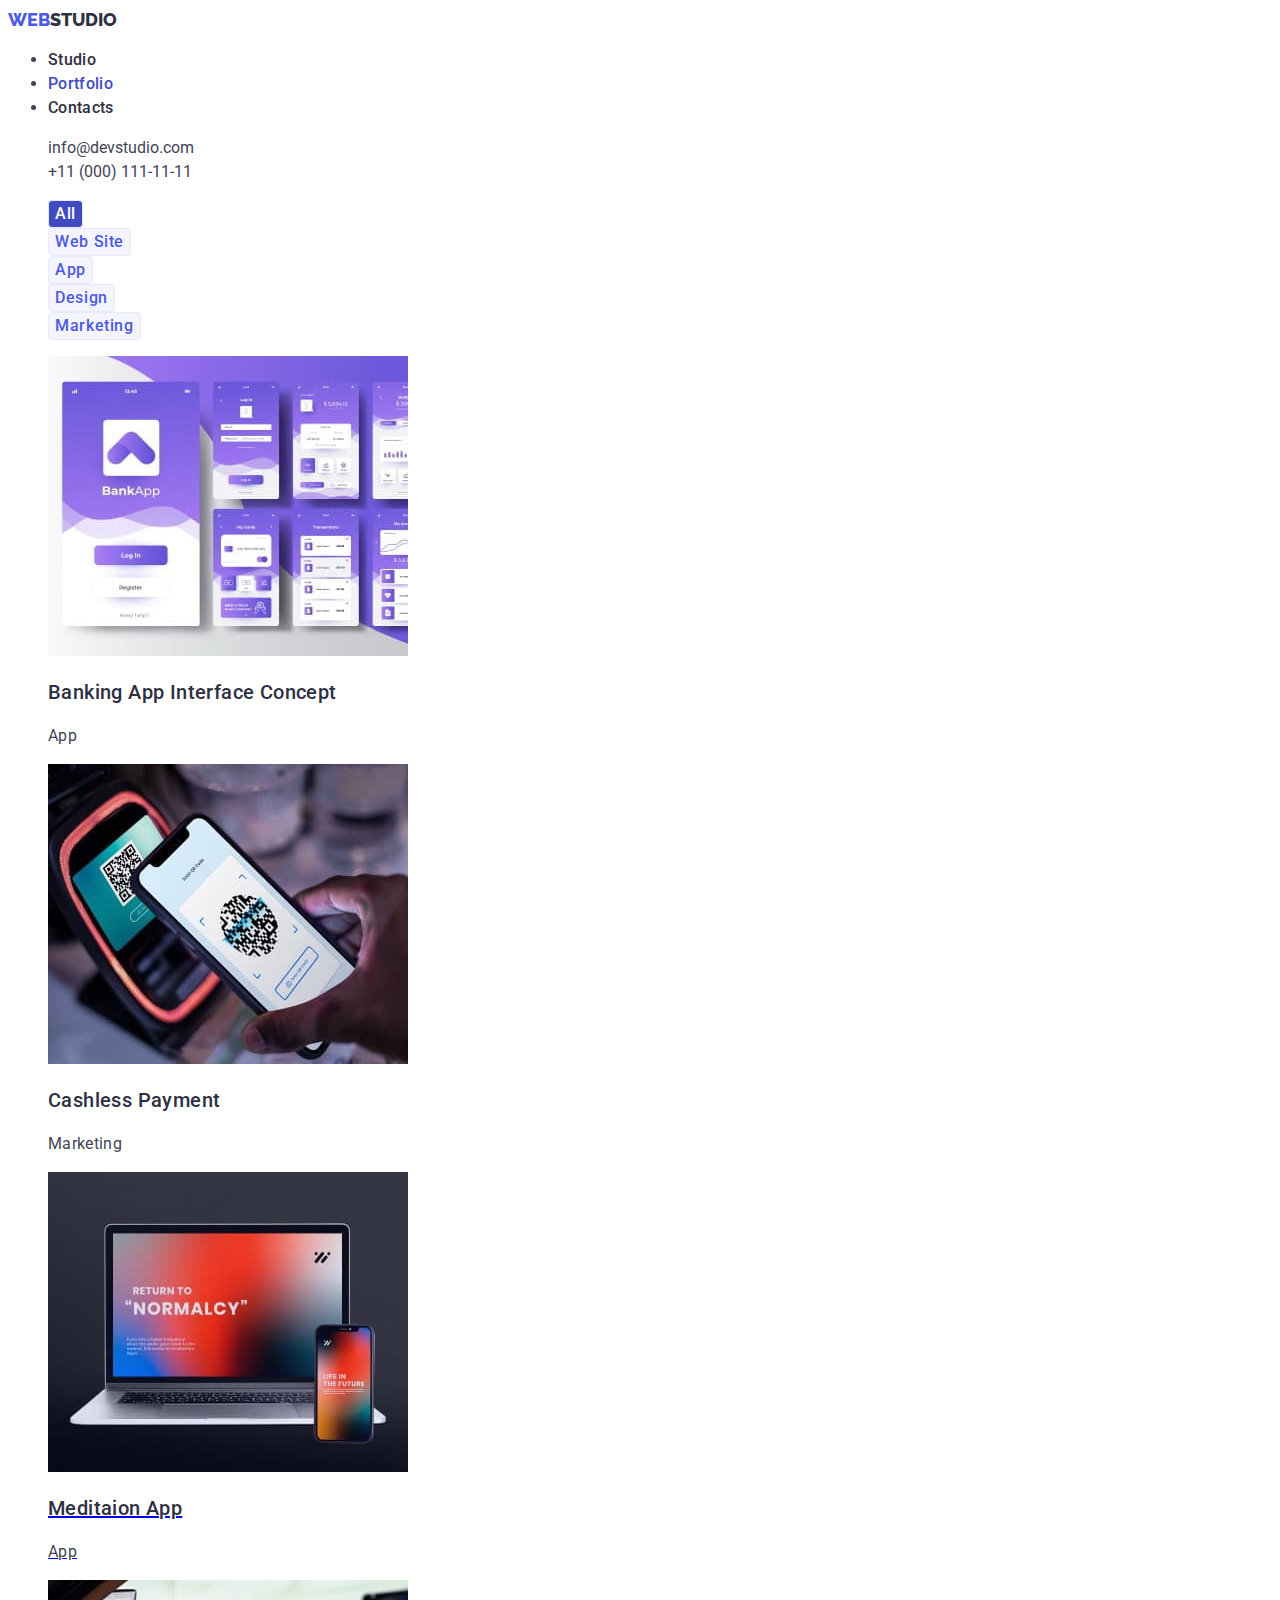
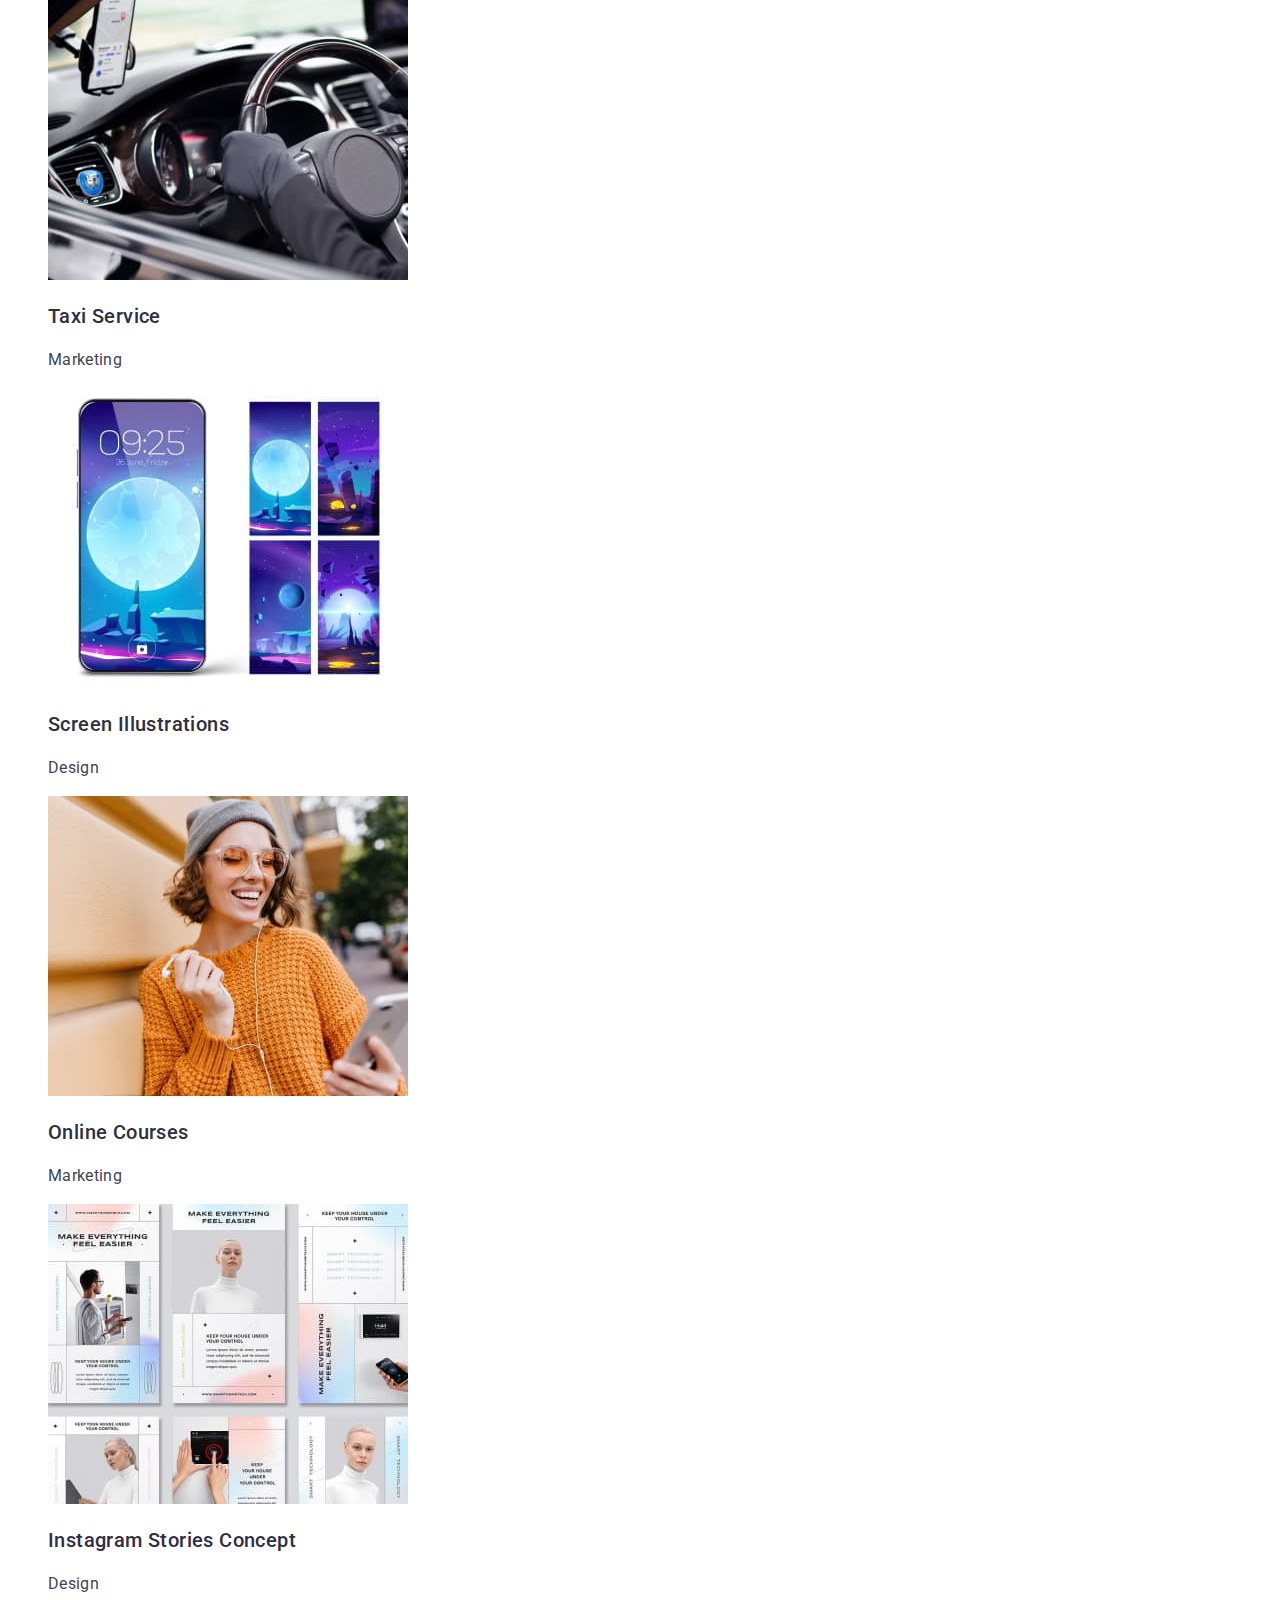
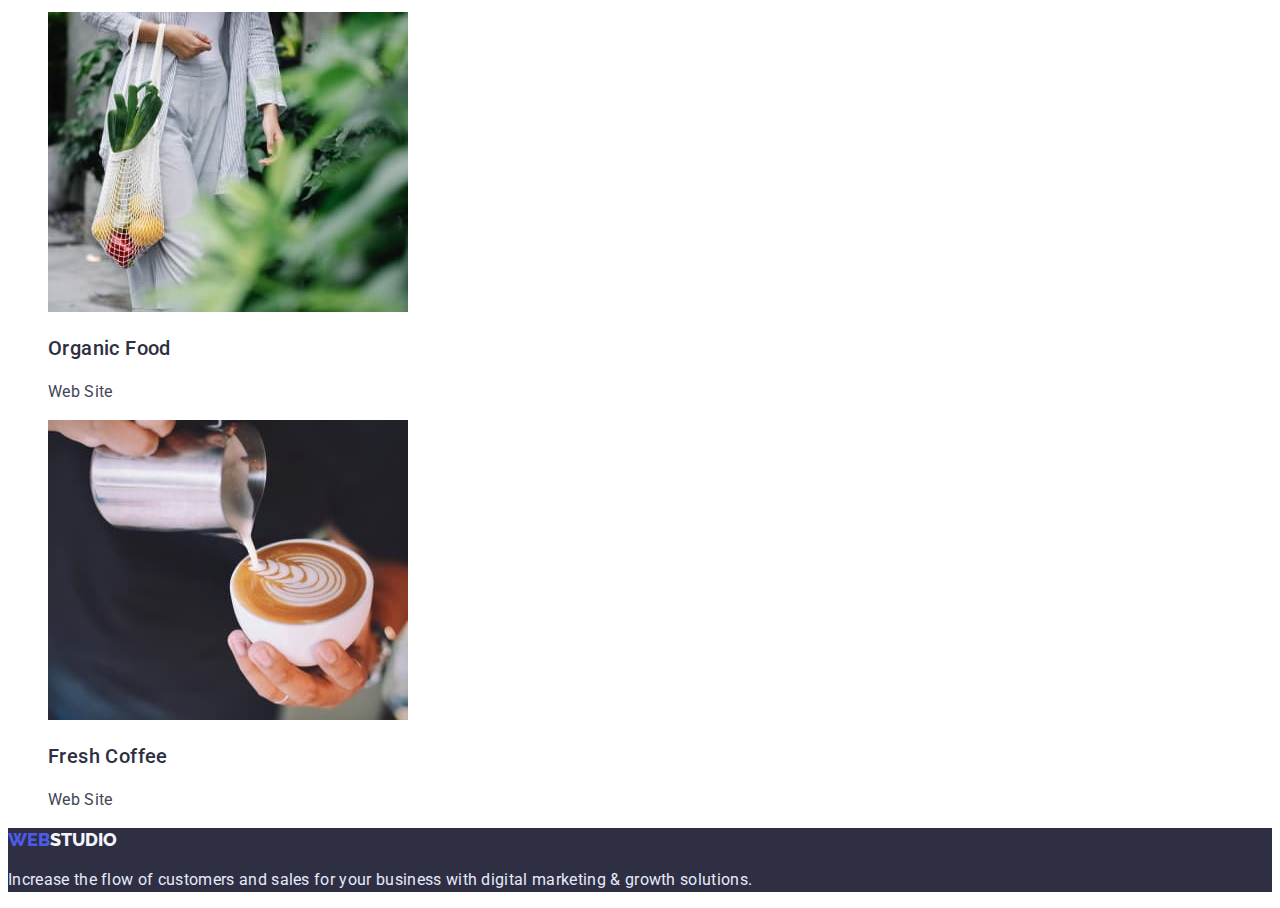
==== portfolio.html @ 6bed17e3 "Initial commit" ====
<!DOCTYPE html>
<html lang="en">
  <head>
    <meta charset="UTF-8" />
    <meta http-equiv="X-UA-Compatible" content="IE=edge" />
    <meta name="viewport" content="width=device-width, initial-scale=1.0" />
    <title>Document</title>
    <!--Fonts-->
<link rel="preconnect" href="https://fonts.googleapis.com">
<link rel="preconnect" href="https://fonts.gstatic.com" crossorigin>
<link href="https://fonts.googleapis.com/css2?family=Raleway:wght@800&family=Roboto:wght@400;500;700;900&display=swap" rel="stylesheet">
    <link rel="stylesheet" href="./css/styles.css" />
  </head>
  <body>
    <!--Шапка сайта-->
    <header class="page-header">
      <nav>
        <a href="./index.html" class="logo"
          >Web<span class="logo-header">Studio</span></a
        >
        <ul class="site-nav spysok">
          <li><a href="./index.html" class="link">Studio</a></li>
          <li><a href="./portfolio.html" class="link current">Portfolio</a></li>
          <li><a href="" class="link">Contacts</a></li>
        </ul>
      </nav>
      <address>
        <ul class="page-contacts list-ul">
          <li>
            <a href="mailto:info@devstudio.com" class="link"
              >info@devstudio.com</a
            >
          </li>
          <li>
            <a href="tel:+110001111111" class="link">+11 (000) 111-11-11</a>
          </li>
        </ul>
      </address>
    </header>
    <!--Main content-->
    <main>
      <!--Список кнопок и фильтры-->
      <section class="filters-cards">
        <h1 class="filters" hidden>Filters</h1>
        <ul class="filters-list list-ul">
          <li>
            <button class="filters-btn current" type="button">All</button>
          </li>
          <li>
            <button class="filters-btn" type="button">Web Site</button>
          </li>
          <li>
            <button class="filters-btn" type="button">App</button>
          </li>
          <li>
            <button class="filters-btn" type="button">Design</button>
          </li>
          <li>
            <button class="filters-btn" type="button">Marketing</button>
          </li>
        </ul>
        <h2 class="cards" hidden>Projects Cards</h2>
        <ul class="cards-list list-ul">
          <li>
            <a href="#" class="cards-item">
              <img class="cards-list-pic" src="./images/sec1-1.jpg" alt="Project Card 1-1" width="360" />
              <h3 class="cards-list-title">Banking App Interface Concept</h3>
              <p class="cards-list-text">App</p>
            </a>
          </li>
          <li>
            <a href="#" class="cards-item">
              <img class="cards-list-pic" src="./images/sec1-2.jpg" alt="Project Card 1-2" width="360" />
              <h3 class="cards-list-title">Cashless Payment</h3>
              <p class="cards-list-text">Marketing</p>
            </a>
          </li>
          <li>
            <a href="#">
              <img class="cards-list-pic" src="./images/sec1-3.jpg" alt="Project Card 1-3" width="360" />
              <h3 class="cards-list-title">Meditaion App</h3>
              <p class="cards-list-text">App</p>
            </a>
          </li>
          <li>
            <a href="#" class="cards-item">
              <img class="cards-list-pic" src="./images/sec2-1.jpg" alt="Project Card 2-1" width="360" />
              <h3 class="cards-list-title">Taxi Service</h3>
              <p class="cards-list-text">Marketing</p>
            </a>
          </li>
          <li>
            <a href="#" class="cards-item">
              <img class="cards-list-pic" src="./images/sec2-2.jpg" alt="Project Card 2-2" width="360" />
              <h3 class="cards-list-title">Screen Illustrations</h3>
              <p class="cards-list-text">Design</p>
            </a>
          </li>
          <li>
            <a href="#" class="cards-item">
              <img class="cards-list-pic" src="./images/sec2-3.jpg" alt="Project Card 2-3" width="360" />
              <h3 class="cards-list-title">Online Courses</h3>
              <p class="cards-list-text">Marketing</p>
            </a>
          </li>
          <li>
            <a href="#" class="cards-item">
              <img class="cards-list-pic" src="./images/sec3-1.jpg" alt="Project Card 3-1" width="360" />
              <h3 class="cards-list-title">Instagram Stories Concept</h3>
              <p class="cards-list-text">Design</p>
            </a>
          </li>
          <li>
            <a href="#" class="cards-item">
              <img class="cards-list-pic" src="./images/sec3-2.jpg" alt="Project Card 3-2" width="360" />
              <h3 class="cards-list-title">Organic Food</h3>
              <p class="cards-list-text">Web Site</p>
            </a>
          </li>
          <li>
            <a href="#" class="cards-item">
              <img class="cards-list-pic" src="./images/sec3-3.jpg" alt="Project Card 3-3" width="360" />
              <h3 class="cards-list-title">Fresh Coffee</h3>
              <p class="cards-list-text">Web Site</p>
            </a>
          </li>
        </ul>
      </section>
    </main>
    <!--Футер-->
    <footer class="basement">
      <a href="./index.html" class="logo"
        >Web<span class="logo-footer">Studio</span></a
      >
      <p class="text-footer">
        Increase the flow of customers and sales for your business with digital
        marketing & growth solutions.
      </p>
    </footer>
  </body>
</html>
---- css/styles.css ----
:root {
    --primery-text-color: #434455;
    --text-logo-base-btn-hero: #4D5AE5;
    --text-logo-header:#2E2F42;
    --clr-base: #FFFFFF;
    --clr-logoftr-base-team: #F4F4FD;
    --text-footer: #E7E9FC;
    --clr-txt-hdr-list: #2E2F42;
    --clr-txt-address: #434455;
    --hero-color: #FFFFFF;
    --clr-btn-hero-h-f:  #404BBF;
    --clr-base-hero-ftr: #2E2F42;
    --clr-txt-sec-title: #2E2F42;
    --clr-header-h-f: #404BBF;
    --filters-btn-base: #F4F4FD;
    --filters-btn-border: #E7E9FC;
}
body {
    font-family: "Roboto", sans-serif;
    font-size: 16px;
    color: var(--primery-text-color);
}
.list-ul {
    list-style-type: none;
}
.page-header {
    background-color: var(--clr-base); 
}
/* logo */
.logo {
    font-family: 'Raleway';
    font-weight: 800;
    font-size: 18px;
    line-height: 1.333;
    text-transform: uppercase;
    text-decoration: none;
    color: var(--text-logo-base-btn-hero);
}
/* logo  хедер Studio*/
.logo-header {
    color: var(--text-logo-header);
}
/* logo футер  Studio*/
.logo-footer {
    color: var(--clr-logoftr-base-team);
}
/* хедер-список */
.site-nav .link {
    font-weight: 500;
    font-size: 16px;
    line-height: 1.5;
    letter-spacing: 0.02em;
    text-decoration: none;
    color: var(--clr-txt-hdr-list);
}
.site-nav .link:hover, .site-nav .link:focus {
    color: var(--clr-header-h-f);
}
/* хедер-адреса */
.page-contacts .link {
    font-weight: 400;
    font-size: 16px;
    line-height: 1.5;
    font-style: normal;
    text-decoration: none;
    color: var(--clr-txt-address);
}
.page-contacts .link:hover, .page-contacts .link:focus
{
    color: var(--clr-header-h-f);
}
/* Герой */
.hero {
        background-color: var(--clr-base-hero-ftr);
}
.hero-title {
    font-weight: 700;
    font-size: 56px;
    line-height: 1.071;
    letter-spacing: 0.02em;
    color: var(--hero-color);
}
.hero-btn {
    font-family: inherit;
    font-style: normal;
    font-weight: 500;
    font-size: 16px;
    line-height: 1.5;
    letter-spacing: 0.04em;
    color: var(--hero-color);
    background-color: var(--text-logo-base-btn-hero);
    box-shadow: 0px 4px 4px rgba(0, 0, 0, 0.15);
    border-radius: 4px;
    cursor: pointer;
}
.hero-btn:hover, .hero-btn:focus {
    color: var(--hero-color);
    background-color: var(--clr-btn-hero-h-f);
}           
/* Секция 1 Feature */
.feature-list-title {
    font-weight: 500;
    font-size: 20px;
    line-height: 1.2;
    letter-spacing: 0.02em;
    color: var(--clr-txt-sec-title);
}
.feature-list-text {
    font-size: 16px;
    line-height: 1.5;
    letter-spacing: 0.02em;
    color: var(--primery-text-color);
}
/* Секция 2 Working */
.work-title {
    font-weight: 700;
    font-size: 36px;
    line-height: 1.111;
    letter-spacing: 0.02em;
    color: var(--clr-txt-sec-title);
}
/* Секция 3 Team */
.team {
    background-color: var(--clr-logoftr-base-team);
}
.team-list {
    background-color: var(--clr-base);
}  
.team-name {
    font-weight: 700;
    font-size: 36px;
    line-height: 1.111;
    letter-spacing: 0.02em;
    color: var(--clr-txt-sec-title);
}
.team-list-title {
    font-weight: 500;
    font-size: 20px;
    line-height: 1.2;
    letter-spacing: 0.02em;
    color: var(--clr-txt-sec-title);
}
.team-list-text {
    font-size: 16px;
    line-height: 1.5;
    letter-spacing: 0.02em;
    color: var(--primery-text-color);
}
.basement {
    background-color: var(--clr-base-hero-ftr);
}
.text-footer {
    font-size: 16px;
    line-height: 1.5;
    letter-spacing: 0.02em;
    color: var(--text-footer);
}
/* Активная страница */
.site-nav .current {
    color: var(--clr-header-h-f)
}
/* ПОРТФОЛІО */
/* Filters */
.filters-btn {
    font-family: inherit;
    font-style: normal;
    font-weight: 500;
    font-size: 16px;
    line-height: 1.5;
    letter-spacing: 0.04em;
    color: var(--text-logo-base-btn-hero);
    background: var(--filters-btn-base);
    border: 1px solid var(--filters-btn-border);
    border-radius: 4px;
    cursor: pointer;
}
.filters-btn:hover, .filters-btn:focus {
    background: var(--clr-btn-hero-h-f);
    color: var(--clr-base);
}
.filters-list .current {
    background: var(--clr-btn-hero-h-f);
    color: var(--clr-base);
}

    
/* Cards */
.cards-list {
    background-color: var(--clr-base);
}
.cards-item {
    text-decoration: none;
}
.cards-list-title {
    font-weight: 500;
    font-size: 20px;
    line-height: 1.2;
    letter-spacing: 0.02em;
    color: var(--clr-txt-sec-title) 
}
.cards-list-text {
    font-size: 16px;
    line-height: 1.5;
    letter-spacing: 0.02em;
    color: var(--primery-text-color);
}
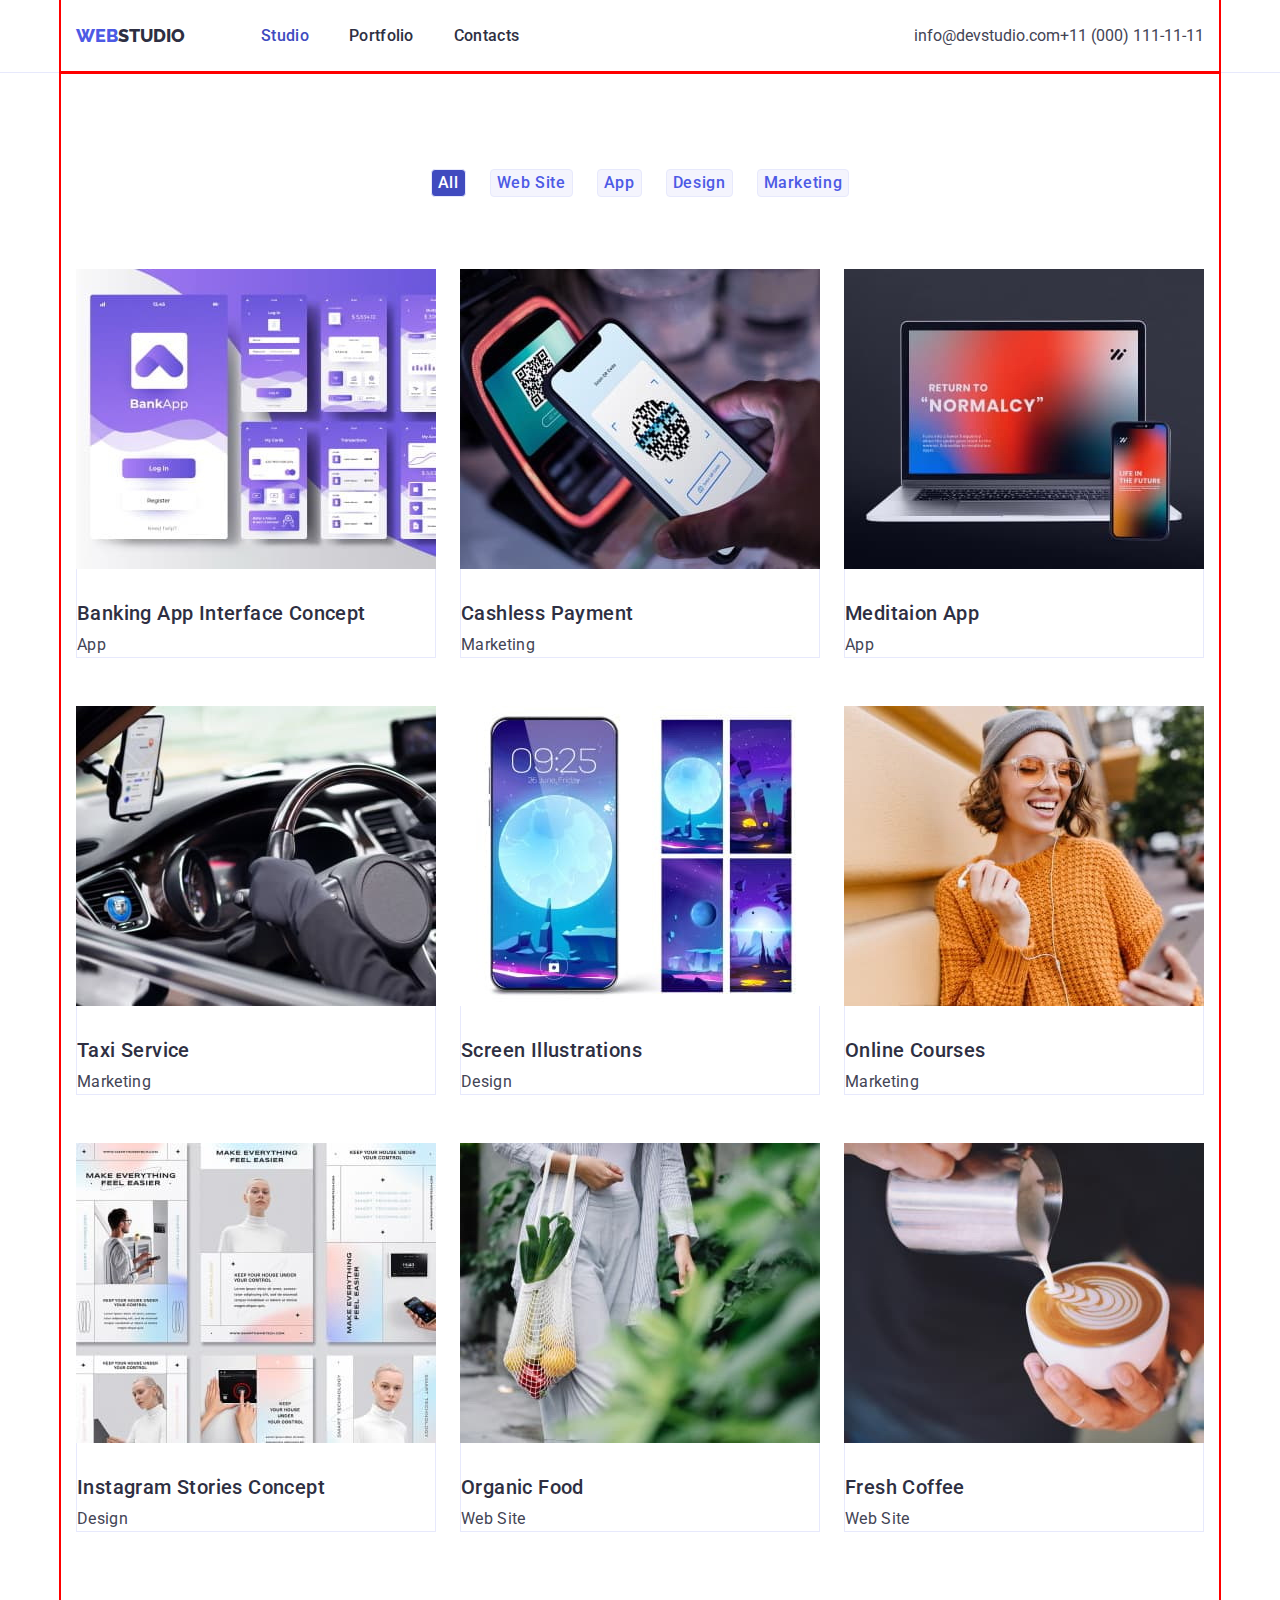
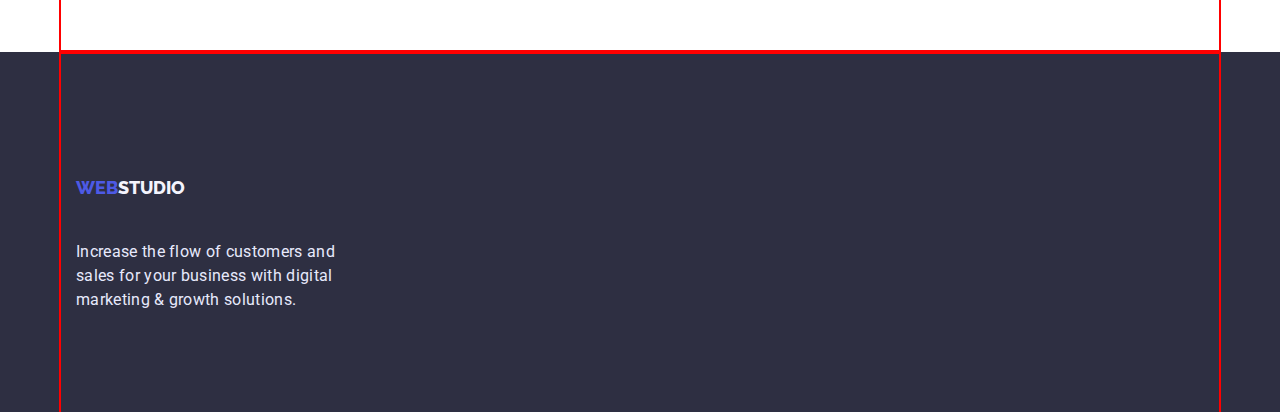
==== commit 63153a82: "11-02-2023" ====
--- a/portfolio.html
+++ b/portfolio.html
@@ -9,24 +9,26 @@
 <link rel="preconnect" href="https://fonts.googleapis.com">
 <link rel="preconnect" href="https://fonts.gstatic.com" crossorigin>
 <link href="https://fonts.googleapis.com/css2?family=Raleway:wght@800&family=Roboto:wght@400;500;700;900&display=swap" rel="stylesheet">
-    <link rel="stylesheet" href="./css/styles.css" />
+<link rel="stylesheet" href="https://cdnjs.cloudflare.com/ajax/libs/modern-normalize/1.1.0/modern-normalize.min.css" />       
+<link rel="stylesheet" href="./css/styles.css" />
   </head>
   <body>
     <!--Шапка сайта-->
     <header class="page-header">
-      <nav>
+    <div class="container">  
+      <nav class="page-nav">
         <a href="./index.html" class="logo"
           >Web<span class="logo-header">Studio</span></a
         >
-        <ul class="site-nav spysok">
-          <li><a href="./index.html" class="link">Studio</a></li>
-          <li><a href="./portfolio.html" class="link current">Portfolio</a></li>
-          <li><a href="" class="link">Contacts</a></li>
+        <ul class="site-nav list-ul">
+          <li class="nav-item"><a href="./index.html" class="link current">Studio</a></li>
+          <li class="nav-item"><a href="./portfolio.html" class="link">Portfolio</a></li>
+          <li class="nav-item"><a href="" class="link">Contacts</a></li>
         </ul>
       </nav>
       <address>
         <ul class="page-contacts list-ul">
-          <li>
+          <li class="addr-item">
             <a href="mailto:info@devstudio.com" class="link"
               >info@devstudio.com</a
             >
@@ -36,106 +38,128 @@
           </li>
         </ul>
       </address>
+    </div>  
     </header>
     <!--Main content-->
     <main>
       <!--Список кнопок и фильтры-->
       <section class="filters-cards">
+      <div class="container">  
         <h1 class="filters" hidden>Filters</h1>
         <ul class="filters-list list-ul">
-          <li>
+          <li class="filters-item">
             <button class="filters-btn current" type="button">All</button>
           </li>
-          <li>
+          <li class="filters-item">
             <button class="filters-btn" type="button">Web Site</button>
           </li>
-          <li>
+          <li class="filters-item">
             <button class="filters-btn" type="button">App</button>
           </li>
-          <li>
+          <li class="filters-item">
             <button class="filters-btn" type="button">Design</button>
-          </li>
-          <li>
+          </li class="filters-item">
+          <li class="filters-item">
             <button class="filters-btn" type="button">Marketing</button>
           </li>
         </ul>
         <h2 class="cards" hidden>Projects Cards</h2>
         <ul class="cards-list list-ul">
-          <li>
+          <li class="card">
             <a href="#" class="cards-item">
               <img class="cards-list-pic" src="./images/sec1-1.jpg" alt="Project Card 1-1" width="360" />
+            <div class="card-about">
               <h3 class="cards-list-title">Banking App Interface Concept</h3>
               <p class="cards-list-text">App</p>
+            </div>  
             </a>
           </li>
-          <li>
+          <li class="card">
             <a href="#" class="cards-item">
               <img class="cards-list-pic" src="./images/sec1-2.jpg" alt="Project Card 1-2" width="360" />
+            <div class="card-about">  
               <h3 class="cards-list-title">Cashless Payment</h3>
               <p class="cards-list-text">Marketing</p>
+            </div>
             </a>
           </li>
-          <li>
-            <a href="#">
+          <li class="card">
+            <a href="#" class="cards-item">
               <img class="cards-list-pic" src="./images/sec1-3.jpg" alt="Project Card 1-3" width="360" />
+            <div class="card-about">  
               <h3 class="cards-list-title">Meditaion App</h3>
               <p class="cards-list-text">App</p>
+            </div>
             </a>
           </li>
-          <li>
+          <li class="card">
             <a href="#" class="cards-item">
               <img class="cards-list-pic" src="./images/sec2-1.jpg" alt="Project Card 2-1" width="360" />
+            <div class="card-about">  
               <h3 class="cards-list-title">Taxi Service</h3>
               <p class="cards-list-text">Marketing</p>
+            </div>
             </a>
           </li>
-          <li>
+          <li class="card">
             <a href="#" class="cards-item">
               <img class="cards-list-pic" src="./images/sec2-2.jpg" alt="Project Card 2-2" width="360" />
+            <div class="card-about">  
               <h3 class="cards-list-title">Screen Illustrations</h3>
               <p class="cards-list-text">Design</p>
+            </div>
             </a>
           </li>
-          <li>
+          <li class="card">
             <a href="#" class="cards-item">
               <img class="cards-list-pic" src="./images/sec2-3.jpg" alt="Project Card 2-3" width="360" />
+            <div class="card-about">  
               <h3 class="cards-list-title">Online Courses</h3>
               <p class="cards-list-text">Marketing</p>
+            </div>
             </a>
           </li>
-          <li>
+          <li class="card">
             <a href="#" class="cards-item">
               <img class="cards-list-pic" src="./images/sec3-1.jpg" alt="Project Card 3-1" width="360" />
+            <div class="card-about">  
               <h3 class="cards-list-title">Instagram Stories Concept</h3>
               <p class="cards-list-text">Design</p>
+            </div>
             </a>
           </li>
-          <li>
+          <li class="card">
             <a href="#" class="cards-item">
               <img class="cards-list-pic" src="./images/sec3-2.jpg" alt="Project Card 3-2" width="360" />
+            <div class="card-about">    
               <h3 class="cards-list-title">Organic Food</h3>
               <p class="cards-list-text">Web Site</p>
+            </div>
             </a>
           </li>
-          <li>
+          <li class="card">
             <a href="#" class="cards-item">
               <img class="cards-list-pic" src="./images/sec3-3.jpg" alt="Project Card 3-3" width="360" />
+            <div class="card-about">    
               <h3 class="cards-list-title">Fresh Coffee</h3>
               <p class="cards-list-text">Web Site</p>
+            </div>
             </a>
           </li>
         </ul>
+      </div>  
       </section>
     </main>
     <!--Футер-->
     <footer class="basement">
-      <a href="./index.html" class="logo"
-        >Web<span class="logo-footer">Studio</span></a
-      >
-      <p class="text-footer">
-        Increase the flow of customers and sales for your business with digital
-        marketing & growth solutions.
-      </p>
-    </footer>
+      <div class="container baseblock">
+        <a href="./index.html" class="logo"
+          >Web<span class="logo-footer">Studio</span></a>
+        <p class="text-footer">
+          Increase the flow of customers and sales for your business with digital
+          marketing & growth solutions.
+        </p>
+      </div>  
+      </footer>
   </body>
 </html>
--- a/css/styles.css
+++ b/css/styles.css
@@ -5,6 +5,7 @@
     --clr-base: #FFFFFF;
     --clr-logoftr-base-team: #F4F4FD;
     --text-footer: #E7E9FC;
+    --border-header-cards: #E7E9FC;
     --clr-txt-hdr-list: #2E2F42;
     --clr-txt-address: #434455;
     --hero-color: #FFFFFF;
@@ -15,19 +16,54 @@
     --filters-btn-base: #F4F4FD;
     --filters-btn-border: #E7E9FC;
 }
+html {
+    box-sizing: border-box;
+}
+*,
+*::before,
+*::after {
+    box-sizing: inherit;
+}
 body {
     font-family: "Roboto", sans-serif;
     font-size: 16px;
     color: var(--primery-text-color);
 }
+h1, h2, h3, p, ul {
+    margin-top: 0;
+    margin-bottom: 0;
+    padding: 0;
+}
+img {
+    display: block;
+    max-width: 100%;
+    height: auto;
+}
+/* Контейнер */
+.container {
+    outline: 2px solid red;
+    margin: 0 auto;
+    max-width: 1158px;
+    padding: 0 15px;
+}
 .list-ul {
     list-style-type: none;
 }
+/* Шапка */
 .page-header {
-    background-color: var(--clr-base); 
+    background-color: var(--clr-base);
+    border-bottom: 1px solid var(--border-header-cards); 
+}
+.page-header > .container {
+    display: flex;
+  }
+.page-nav {
+    display: flex;
 }
 /* logo */
 .logo {
+    display: inline-block;
+    padding: 24px 0;
     font-family: 'Raleway';
     font-weight: 800;
     font-size: 18px;
@@ -45,7 +81,16 @@
     color: var(--clr-logoftr-base-team);
 }
 /* хедер-список */
+.site-nav {
+    display: flex;
+    margin-left: 76px;
+}
+.nav-item:not(:first-child), .addr-item:not(:first-child) {
+    margin-left: 40px;
+}
 .site-nav .link {
+    display: inline-block;
+    padding: 24px 0;
     font-weight: 500;
     font-size: 16px;
     line-height: 1.5;
@@ -56,8 +101,20 @@
 .site-nav .link:hover, .site-nav .link:focus {
     color: var(--clr-header-h-f);
 }
+.site-nav .current {
+    color: var(--clr-header-h-f)
+}
 /* хедер-адреса */
+address {
+    margin-left: auto;
+}
+.page-contacts {
+    display: flex;
+}
 .page-contacts .link {
+    display: inline-block;
+    padding: 24px 0;
+    min-height: 24px;
     font-weight: 400;
     font-size: 16px;
     line-height: 1.5;
@@ -71,16 +128,25 @@
 }
 /* Герой */
 .hero {
-        background-color: var(--clr-base-hero-ftr);
+    background-color: var(--clr-base-hero-ftr);
+    padding-top: 188px;
+    padding-bottom: 188px;
+    text-align: center;
 }
 .hero-title {
+    margin: 0 auto 48px;
+    text-align: center;
     font-weight: 700;
     font-size: 56px;
     line-height: 1.071;
     letter-spacing: 0.02em;
+    max-width: 496px;
+    text-align: center;
     color: var(--hero-color);
 }
 .hero-btn {
+    padding: 16px 32px;
+    margin: 0 auto 0;
     font-family: inherit;
     font-style: normal;
     font-weight: 500;
@@ -98,7 +164,17 @@
     background-color: var(--clr-btn-hero-h-f);
 }           
 /* Секция 1 Feature */
+.feature-ul {
+    display: flex;
+}
+.feature-list {
+    flex-basis: calc((100% - 3 * 24px) / 4);
+}
+.feature-list:not(:last-child) {
+    margin-right: 24px;
+}
 .feature-list-title {
+    padding-top: 120px;
     font-weight: 500;
     font-size: 20px;
     line-height: 1.2;
@@ -106,34 +182,67 @@
     color: var(--clr-txt-sec-title);
 }
 .feature-list-text {
+    padding-top: 8px;
+    padding-bottom: 120px;
     font-size: 16px;
     line-height: 1.5;
     letter-spacing: 0.02em;
     color: var(--primery-text-color);
 }
 /* Секция 2 Working */
+.work-ul {
+    display: flex;
+}
 .work-title {
+    padding-top: 0;
+    padding-bottom: 72px;
     font-weight: 700;
     font-size: 36px;
     line-height: 1.111;
     letter-spacing: 0.02em;
+    text-align: center;
+    text-transform: capitalize;
     color: var(--clr-txt-sec-title);
+}
+.work-item {
+    margin-right: 24px;
+    padding-top: 72px;
+    padding-bottom: 120px;
+}
+.work-item:nth-child(3) {
+    margin-right: 0; 
 }
 /* Секция 3 Team */
 .team {
+    margin-top: 0;
+    margin-bottom: 0;
     background-color: var(--clr-logoftr-base-team);
 }
+.team-ul {
+    display: flex;
+}
 .team-list {
-    background-color: var(--clr-base);
-}  
+    margin-right: 24px;
+    padding-top: 72px;
+    padding-bottom: 120px;
+}
+.team-card-prof {
+    display: block;
+    text-align: center;
+}
 .team-name {
+    padding-top: 120px;
     font-weight: 700;
     font-size: 36px;
     line-height: 1.111;
     letter-spacing: 0.02em;
+    text-align: center;
+    text-transform: capitalize;
     color: var(--clr-txt-sec-title);
 }
 .team-list-title {
+    margin-top: 0;
+    margin-bottom: 8px;
     font-weight: 500;
     font-size: 20px;
     line-height: 1.2;
@@ -146,21 +255,39 @@
     letter-spacing: 0.02em;
     color: var(--primery-text-color);
 }
+/* ФУТЕР */
 .basement {
     background-color: var(--clr-base-hero-ftr);
 }
+.baseblock {
+    padding-top: 100px;
+    padding-bottom: 100px;
+}
 .text-footer {
+    margin-top: 16px;
+    width: 264px;
+    font-weight: 400;
     font-size: 16px;
     line-height: 1.5;
     letter-spacing: 0.02em;
     color: var(--text-footer);
-}
-/* Активная страница */
-.site-nav .current {
-    color: var(--clr-header-h-f)
 }
 /* ПОРТФОЛІО */
 /* Filters */
+.filters-list {
+    display: flex;
+}
+.filters-list {
+    justify-content: center;
+}
+.filters-item {
+    padding-top: 96px;
+    margin-right: 24px;
+    margin-bottom: 72px;
+}
+.filters-item:nth-child(5) {
+    margin-right: 0;
+}
 .filters-btn {
     font-family: inherit;
     font-style: normal;
@@ -182,16 +309,29 @@
     background: var(--clr-btn-hero-h-f);
     color: var(--clr-base);
 }
-
-    
-/* Cards */
+ /* Cards */
 .cards-list {
+    display: flex;
+    flex-wrap: wrap;
+    row-gap: 48px;
+    column-gap: 24px;
+    padding-bottom: 120px;
     background-color: var(--clr-base);
 }
+/* ВОПРОС ПО width */
 .cards-item {
     text-decoration: none;
 }
+.card-about {
+    display: block;
+    text-align: left;
+    border-left: 1px solid var(--border-header-cards);
+    border-bottom: 1px solid var(--border-header-cards);
+    border-right: 1px solid var(--border-header-cards);
+    
+}
 .cards-list-title {
+    padding-top: 32px;
     font-weight: 500;
     font-size: 20px;
     line-height: 1.2;
@@ -199,8 +339,9 @@
     color: var(--clr-txt-sec-title) 
 }
 .cards-list-text {
+    padding-top: 8px;
     font-size: 16px;
     line-height: 1.5;
     letter-spacing: 0.02em;
     color: var(--primery-text-color);
-}+}
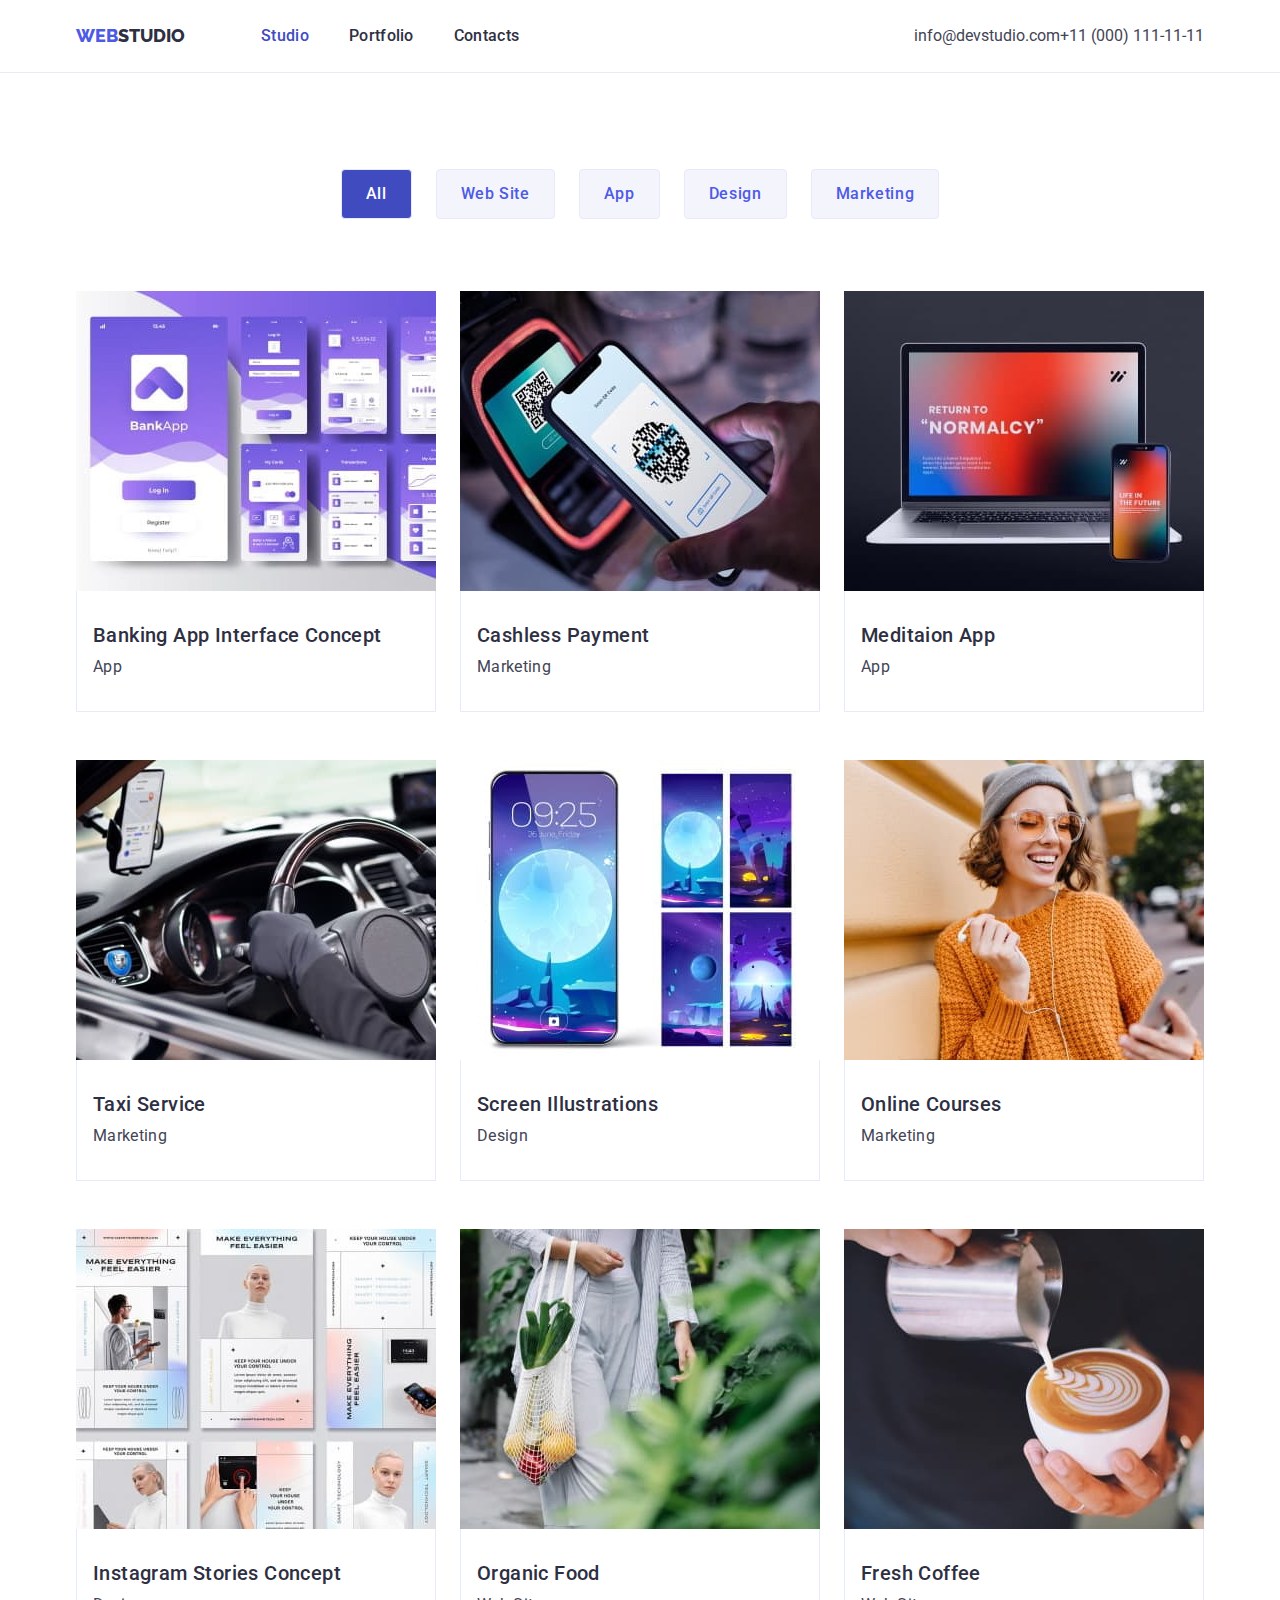
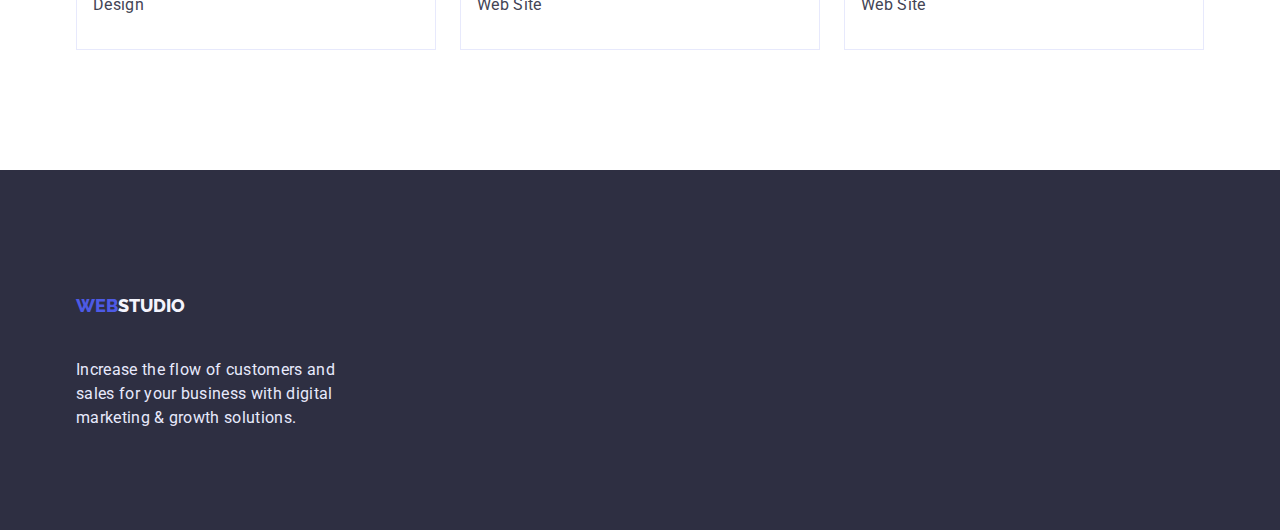
==== commit eaf75bc9: "12-02-2023" ====
--- a/portfolio.html
+++ b/portfolio.html
@@ -152,8 +152,8 @@
     </main>
     <!--Футер-->
     <footer class="basement">
-      <div class="container baseblock">
-        <a href="./index.html" class="logo"
+      <div class="container">
+        <a href="./index.html" class="logo logo-basement"
           >Web<span class="logo-footer">Studio</span></a>
         <p class="text-footer">
           Increase the flow of customers and sales for your business with digital
--- a/css/styles.css
+++ b/css/styles.css
@@ -39,9 +39,8 @@
     max-width: 100%;
     height: auto;
 }
-/* Контейнер */
+/* Контейнер (outline) */
 .container {
-    outline: 2px solid red;
     margin: 0 auto;
     max-width: 1158px;
     padding: 0 15px;
@@ -59,6 +58,18 @@
   }
 .page-nav {
     display: flex;
+}
+.hidden {
+    position: absolute;
+    white-space: nowrap;
+    width: 1px;
+    height: 1px;
+    overflow: hidden;
+    border: 0;
+    padding: 0;
+    clip: rect(0 0 0 0);
+    clip-path: inset(50%);
+    margin: -1px;
 }
 /* logo */
 .logo {
@@ -89,7 +100,7 @@
     margin-left: 40px;
 }
 .site-nav .link {
-    display: inline-block;
+    display: block;
     padding: 24px 0;
     font-weight: 500;
     font-size: 16px;
@@ -141,7 +152,6 @@
     line-height: 1.071;
     letter-spacing: 0.02em;
     max-width: 496px;
-    text-align: center;
     color: var(--hero-color);
 }
 .hero-btn {
@@ -157,6 +167,8 @@
     background-color: var(--text-logo-base-btn-hero);
     box-shadow: 0px 4px 4px rgba(0, 0, 0, 0.15);
     border-radius: 4px;
+    border: none;
+    outline: none;
     cursor: pointer;
 }
 .hero-btn:hover, .hero-btn:focus {
@@ -164,6 +176,10 @@
     background-color: var(--clr-btn-hero-h-f);
 }           
 /* Секция 1 Feature */
+.feature {
+    padding-top: 120px;
+    padding-bottom: 120px;
+}
 .feature-ul {
     display: flex;
 }
@@ -174,7 +190,6 @@
     margin-right: 24px;
 }
 .feature-list-title {
-    padding-top: 120px;
     font-weight: 500;
     font-size: 20px;
     line-height: 1.2;
@@ -182,20 +197,22 @@
     color: var(--clr-txt-sec-title);
 }
 .feature-list-text {
-    padding-top: 8px;
+    margin-top: 8px;
+    font-size: 16px;
+    line-height: 1.5;
+    letter-spacing: 0.02em;
+    color: var(--primery-text-color);
+}
+/* Секция 2 Working */
+.work {
     padding-bottom: 120px;
-    font-size: 16px;
-    line-height: 1.5;
-    letter-spacing: 0.02em;
-    color: var(--primery-text-color);
-}
-/* Секция 2 Working */
+}
 .work-ul {
     display: flex;
 }
 .work-title {
     padding-top: 0;
-    padding-bottom: 72px;
+    margin-bottom: 72px;
     font-weight: 700;
     font-size: 36px;
     line-height: 1.111;
@@ -207,15 +224,14 @@
 .work-item {
     margin-right: 24px;
     padding-top: 72px;
-    padding-bottom: 120px;
 }
 .work-item:nth-child(3) {
     margin-right: 0; 
 }
 /* Секция 3 Team */
 .team {
-    margin-top: 0;
-    margin-bottom: 0;
+    padding-top: 120px;
+    padding-bottom: 120px;
     background-color: var(--clr-logoftr-base-team);
 }
 .team-ul {
@@ -223,15 +239,19 @@
 }
 .team-list {
     margin-right: 24px;
-    padding-top: 72px;
-    padding-bottom: 120px;
+    flex-basis: calc((100% - 3 * 24px) / 4);
+}
+.team-list:nth-child(4) {
+    margin-right: 0;
 }
 .team-card-prof {
     display: block;
     text-align: center;
+    padding-top: 32px;
+    padding-bottom: 32px;
 }
 .team-name {
-    padding-top: 120px;
+    margin-bottom: 72px;
     font-weight: 700;
     font-size: 36px;
     line-height: 1.111;
@@ -241,7 +261,7 @@
     color: var(--clr-txt-sec-title);
 }
 .team-list-title {
-    margin-top: 0;
+    margin-top: 32px;
     margin-bottom: 8px;
     font-weight: 500;
     font-size: 20px;
@@ -258,22 +278,34 @@
 /* ФУТЕР */
 .basement {
     background-color: var(--clr-base-hero-ftr);
-}
-.baseblock {
     padding-top: 100px;
     padding-bottom: 100px;
 }
 .text-footer {
     margin-top: 16px;
-    width: 264px;
+    max-width: 264px;
     font-weight: 400;
     font-size: 16px;
     line-height: 1.5;
     letter-spacing: 0.02em;
     color: var(--text-footer);
+}
+.logo-basement {
+    display: inline-block;
+    font-family: 'Raleway';
+    font-weight: 800;
+    font-size: 18px;
+    line-height: 1.333;
+    text-transform: uppercase;
+    text-decoration: none;
+    color: var(--text-logo-base-btn-hero);
 }
 /* ПОРТФОЛІО */
 /* Filters */
+.filters-cards {
+    padding-top: 96px;
+    padding-bottom: 120px;
+}
 .filters-list {
     display: flex;
 }
@@ -281,14 +313,14 @@
     justify-content: center;
 }
 .filters-item {
-    padding-top: 96px;
-    margin-right: 24px;
-    margin-bottom: 72px;
+    margin-right: 24px;
 }
 .filters-item:nth-child(5) {
     margin-right: 0;
 }
 .filters-btn {
+    margin-bottom: 72px;
+    padding: 12px 24px;
     font-family: inherit;
     font-style: normal;
     font-weight: 500;
@@ -313,17 +345,22 @@
 .cards-list {
     display: flex;
     flex-wrap: wrap;
-    row-gap: 48px;
-    column-gap: 24px;
-    padding-bottom: 120px;
+    margin-right: -24px;
+    margin-bottom: -48px;
     background-color: var(--clr-base);
 }
-/* ВОПРОС ПО width */
+.card {
+    margin-right: 24px;
+    margin-bottom: 48px;
+}
 .cards-item {
     text-decoration: none;
 }
 .card-about {
     display: block;
+    padding-top: 32px; 
+    padding-bottom: 32px;
+    padding-left: 16px;
     text-align: left;
     border-left: 1px solid var(--border-header-cards);
     border-bottom: 1px solid var(--border-header-cards);
@@ -331,7 +368,6 @@
     
 }
 .cards-list-title {
-    padding-top: 32px;
     font-weight: 500;
     font-size: 20px;
     line-height: 1.2;
@@ -339,7 +375,7 @@
     color: var(--clr-txt-sec-title) 
 }
 .cards-list-text {
-    padding-top: 8px;
+    margin-top: 8px;
     font-size: 16px;
     line-height: 1.5;
     letter-spacing: 0.02em;
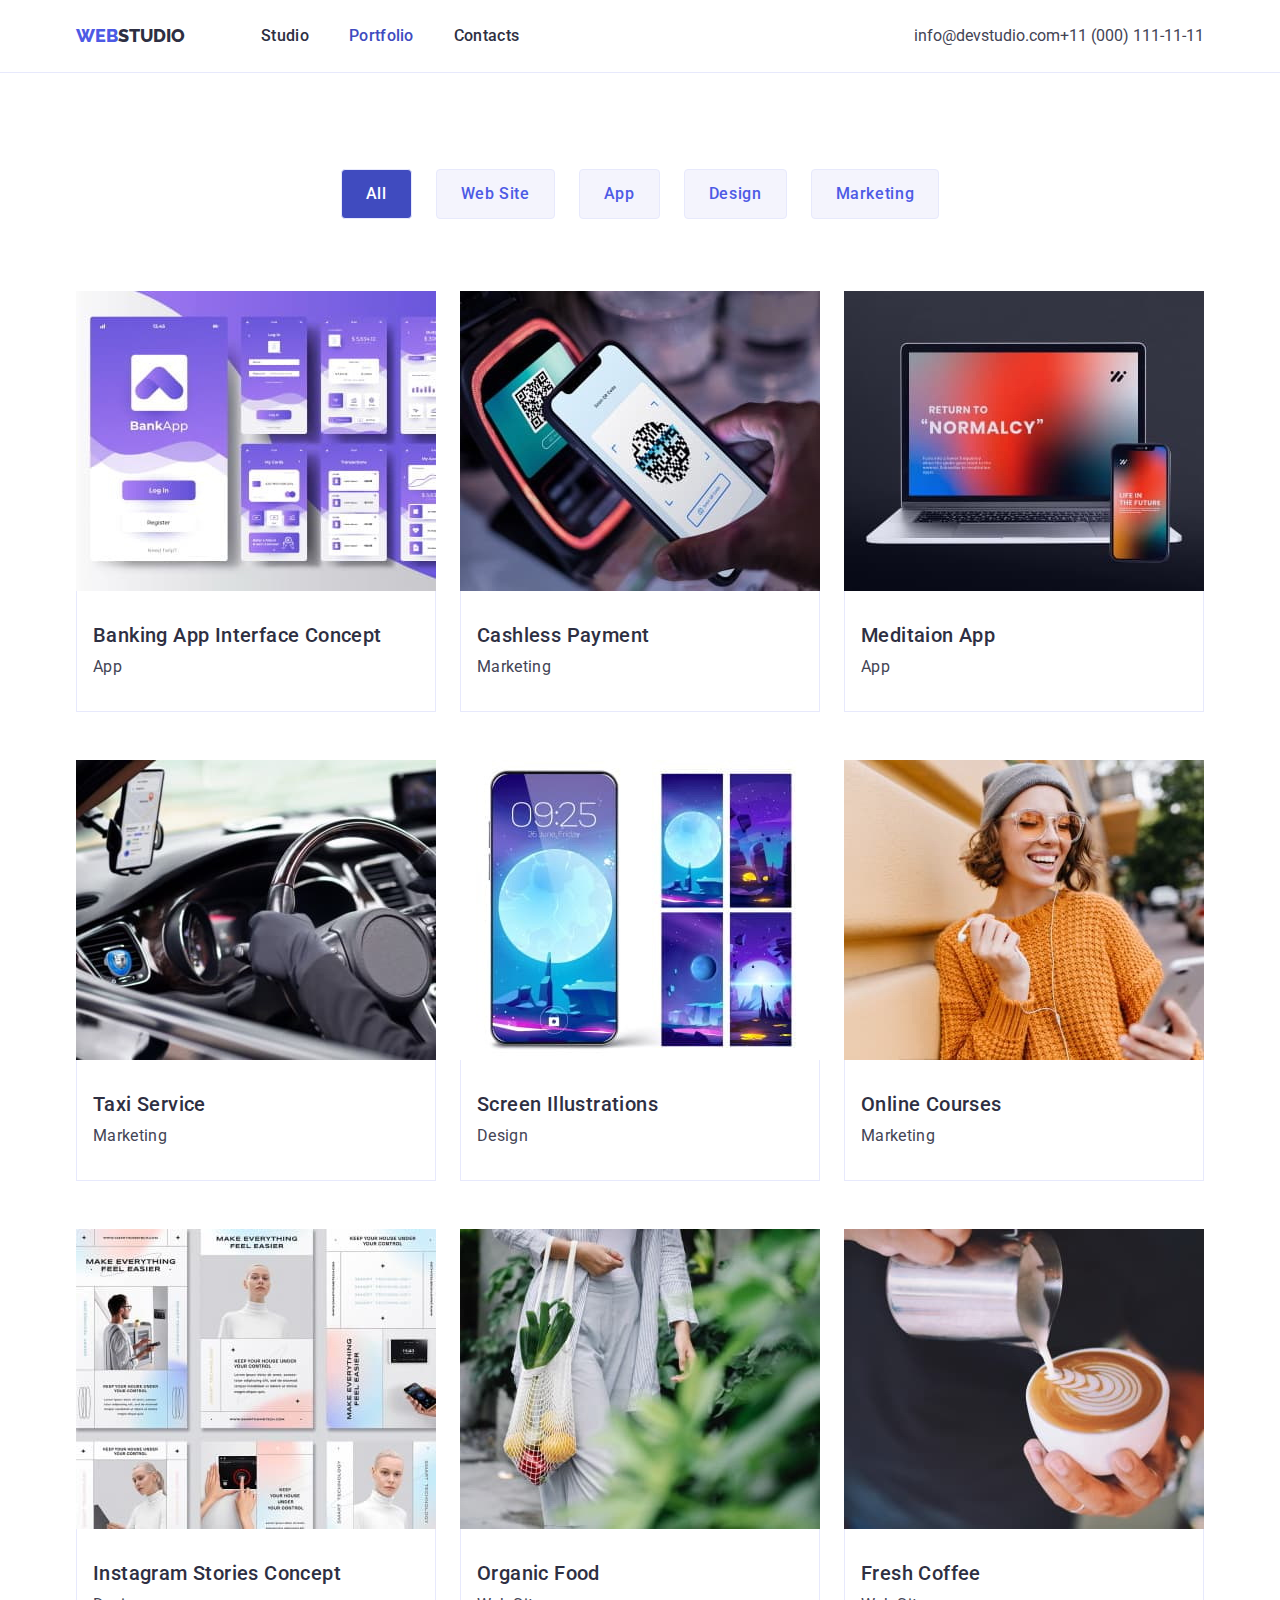
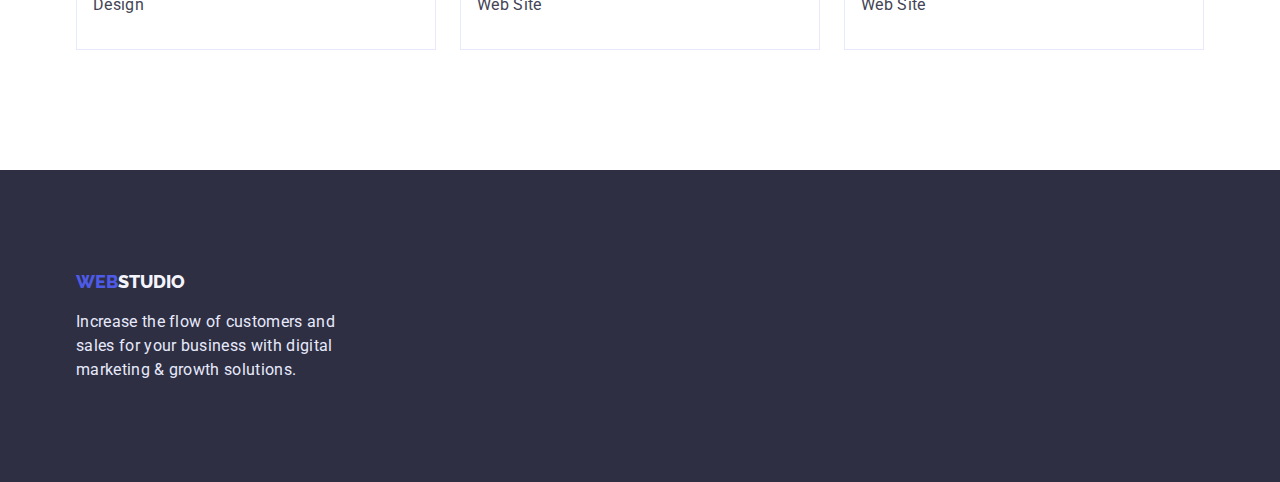
==== commit 46baaa7e: "12-02-23 last" ====
--- a/portfolio.html
+++ b/portfolio.html
@@ -21,8 +21,8 @@
           >Web<span class="logo-header">Studio</span></a
         >
         <ul class="site-nav list-ul">
-          <li class="nav-item"><a href="./index.html" class="link current">Studio</a></li>
-          <li class="nav-item"><a href="./portfolio.html" class="link">Portfolio</a></li>
+          <li class="nav-item"><a href="./index.html" class="link">Studio</a></li>
+          <li class="nav-item"><a href="./portfolio.html" class="link current">Portfolio</a></li>
           <li class="nav-item"><a href="" class="link">Contacts</a></li>
         </ul>
       </nav>
@@ -153,7 +153,7 @@
     <!--Футер-->
     <footer class="basement">
       <div class="container">
-        <a href="./index.html" class="logo logo-basement"
+        <a href="./index.html" class="logo-basement"
           >Web<span class="logo-footer">Studio</span></a>
         <p class="text-footer">
           Increase the flow of customers and sales for your business with digital
--- a/css/styles.css
+++ b/css/styles.css
@@ -1,4 +1,4 @@
-:root {
+ :root {
     --primery-text-color: #434455;
     --text-logo-base-btn-hero: #4D5AE5;
     --text-logo-header:#2E2F42;
@@ -23,16 +23,14 @@
 *::before,
 *::after {
     box-sizing: inherit;
-}
-body {
-    font-family: "Roboto", sans-serif;
-    font-size: 16px;
-    color: var(--primery-text-color);
-}
-h1, h2, h3, p, ul {
     margin-top: 0;
     margin-bottom: 0;
     padding: 0;
+}
+body {
+    font-family: "Roboto", sans-serif;
+    font-size: 16px;
+    color: var(--primery-text-color);
 }
 img {
     display: block;
@@ -74,11 +72,11 @@
 /* logo */
 .logo {
     display: inline-block;
-    padding: 24px 0;
     font-family: 'Raleway';
     font-weight: 800;
     font-size: 18px;
     line-height: 1.333;
+    padding: 24px 0;
     text-transform: uppercase;
     text-decoration: none;
     color: var(--text-logo-base-btn-hero);
@@ -223,7 +221,6 @@
 }
 .work-item {
     margin-right: 24px;
-    padding-top: 72px;
 }
 .work-item:nth-child(3) {
     margin-right: 0; 
@@ -240,6 +237,7 @@
 .team-list {
     margin-right: 24px;
     flex-basis: calc((100% - 3 * 24px) / 4);
+    background-color: var(--clr-logoftr-base-team);
 }
 .team-list:nth-child(4) {
     margin-right: 0;
@@ -247,8 +245,7 @@
 .team-card-prof {
     display: block;
     text-align: center;
-    padding-top: 32px;
-    padding-bottom: 32px;
+    padding: 32px 16px;
 }
 .team-name {
     margin-bottom: 72px;
@@ -261,7 +258,6 @@
     color: var(--clr-txt-sec-title);
 }
 .team-list-title {
-    margin-top: 32px;
     margin-bottom: 8px;
     font-weight: 500;
     font-size: 20px;
@@ -308,9 +304,8 @@
 }
 .filters-list {
     display: flex;
-}
-.filters-list {
     justify-content: center;
+    margin-bottom: 72px;
 }
 .filters-item {
     margin-right: 24px;
@@ -319,7 +314,6 @@
     margin-right: 0;
 }
 .filters-btn {
-    margin-bottom: 72px;
     padding: 12px 24px;
     font-family: inherit;
     font-style: normal;
@@ -358,9 +352,7 @@
 }
 .card-about {
     display: block;
-    padding-top: 32px; 
-    padding-bottom: 32px;
-    padding-left: 16px;
+    padding: 32px 16px; 
     text-align: left;
     border-left: 1px solid var(--border-header-cards);
     border-bottom: 1px solid var(--border-header-cards);
